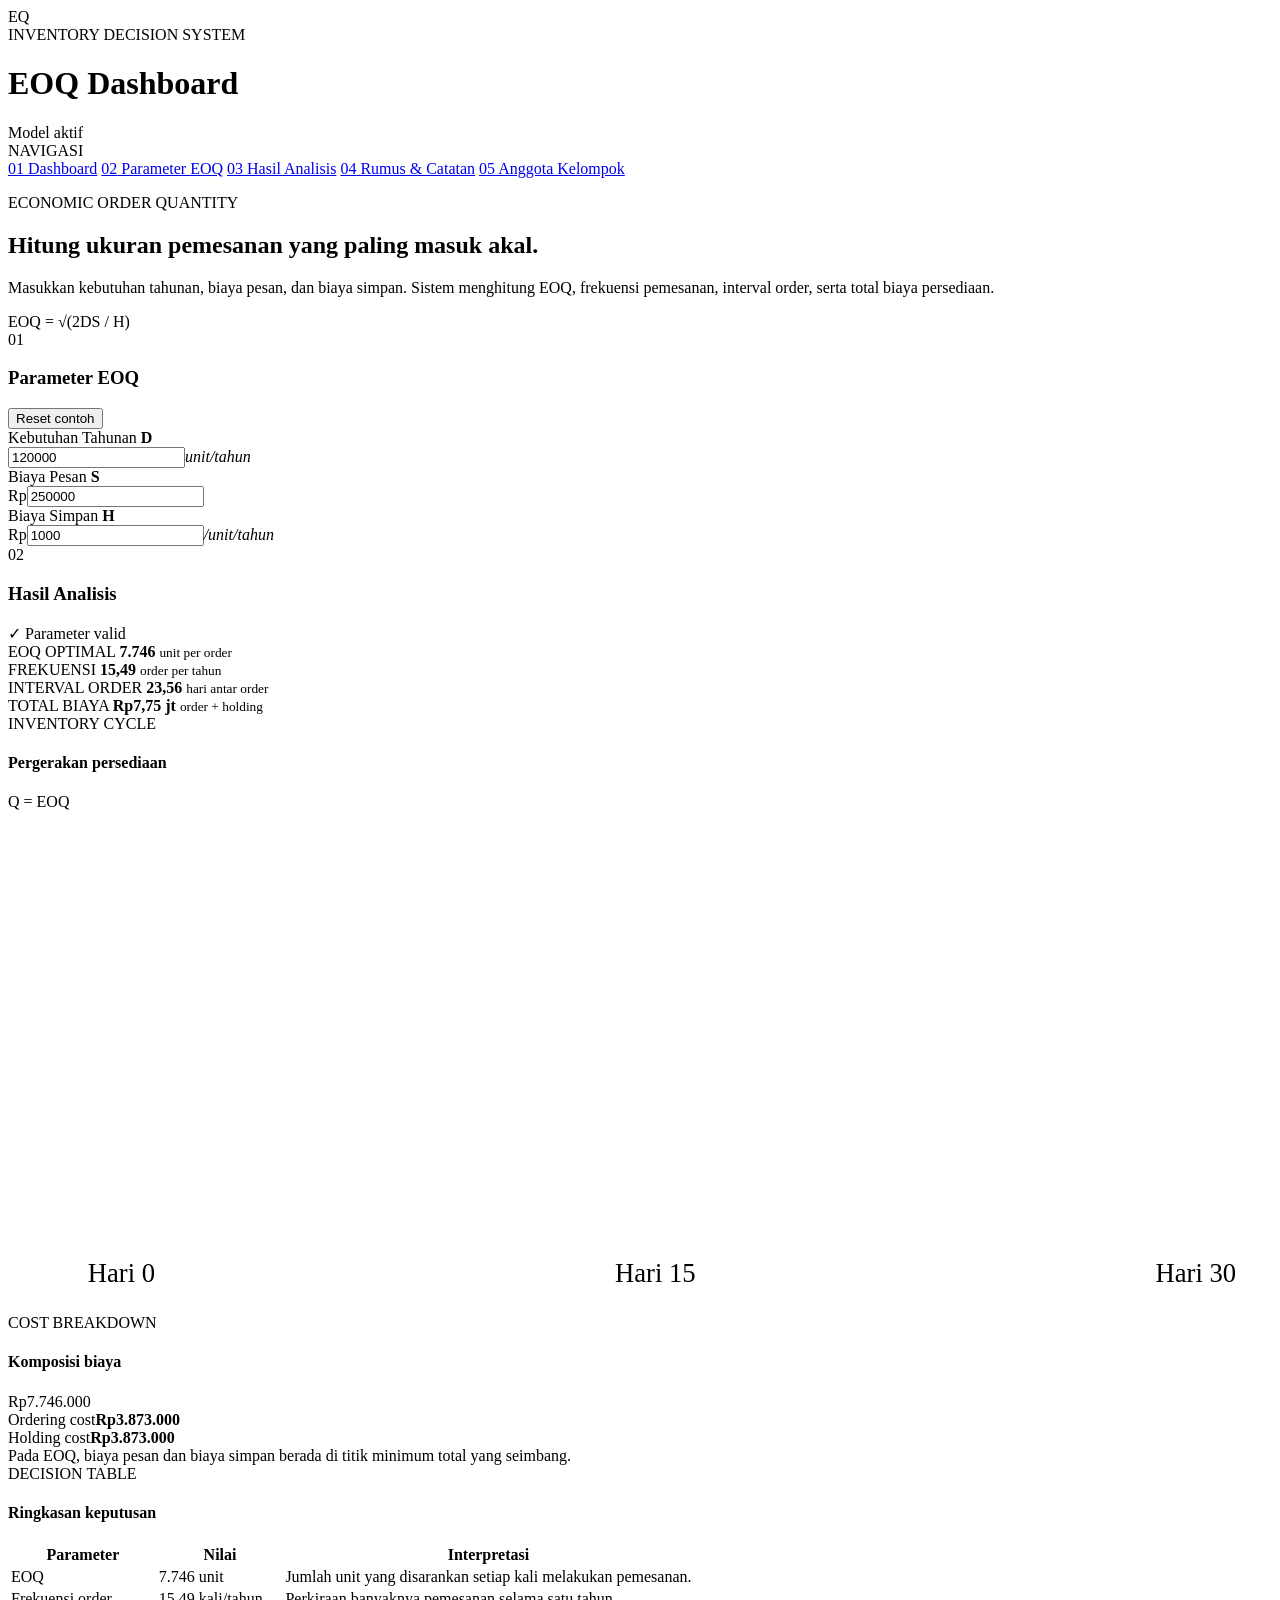
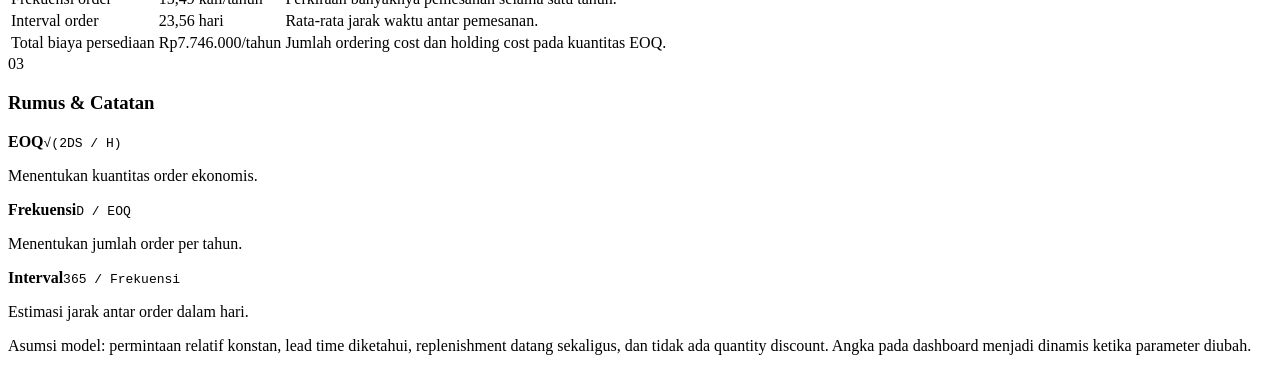
==== index.html @ e2f95dd5 "feat: build interactive EOQ dashboard" ====
<!DOCTYPE html>
<html lang="id">
<head>
  <meta charset="UTF-8">
  <meta name="viewport" content="width=device-width, initial-scale=1.0">
  <title>EOQ Inventory System</title>
  <link rel="stylesheet" href="style.css">
</head>
<body>
  <div class="app-shell">
    <header class="topbar">
      <div class="brand">
        <div class="brand-mark">EQ</div>
        <div>
          <div class="eyebrow">INVENTORY DECISION SYSTEM</div>
          <h1>EOQ Dashboard</h1>
        </div>
      </div>
      <div class="topbar-meta"><span class="status-dot"></span> Model aktif</div>
    </header>

    <div class="layout">
      <aside class="sidebar">
        <div class="side-label">NAVIGASI</div>
        <a class="nav-item active" href="index.html"><span>01</span> Dashboard</a>
        <a class="nav-item" href="#input-section"><span>02</span> Parameter EOQ</a>
        <a class="nav-item" href="#result-section"><span>03</span> Hasil Analisis</a>
        <a class="nav-item" href="#formula-section"><span>04</span> Rumus & Catatan</a>
        <a class="nav-item" href="anggota.html"><span>05</span> Anggota Kelompok</a>
      </aside>

      <main class="content">
        <section class="hero">
          <div>
            <p class="kicker">ECONOMIC ORDER QUANTITY</p>
            <h2>Hitung ukuran pemesanan yang paling masuk akal.</h2>
            <p class="hero-copy">Masukkan kebutuhan tahunan, biaya pesan, dan biaya simpan. Sistem menghitung EOQ, frekuensi pemesanan, interval order, serta total biaya persediaan.</p>
          </div>
          <div class="hero-equation">EOQ = √(2DS / H)</div>
        </section>

        <section id="input-section" class="section-block">
          <div class="section-head">
            <div><span class="section-number">01</span><h3>Parameter EOQ</h3></div>
            <button id="resetBtn" class="text-button" type="button">Reset contoh</button>
          </div>

          <div class="input-grid">
            <label class="field">
              <span>Kebutuhan Tahunan <b>D</b></span>
              <div class="input-wrap"><input id="demand" type="number" min="0" step="1" value="120000"><em>unit/tahun</em></div>
            </label>
            <label class="field">
              <span>Biaya Pesan <b>S</b></span>
              <div class="input-wrap"><span>Rp</span><input id="orderingCost" type="number" min="0" step="1000" value="250000"></div>
            </label>
            <label class="field">
              <span>Biaya Simpan <b>H</b></span>
              <div class="input-wrap"><span>Rp</span><input id="holdingCost" type="number" min="0" step="100" value="1000"><em>/unit/tahun</em></div>
            </label>
          </div>
        </section>

        <section id="result-section" class="section-block">
          <div class="section-head">
            <div><span class="section-number">02</span><h3>Hasil Analisis</h3></div>
            <div id="validation" class="validation">✓ Parameter valid</div>
          </div>

          <div class="metrics">
            <article class="metric primary">
              <span class="metric-label">EOQ OPTIMAL</span>
              <strong id="eoqValue">7.746</strong>
              <small>unit per order</small>
            </article>
            <article class="metric">
              <span class="metric-label">FREKUENSI</span>
              <strong id="frequencyValue">15,49</strong>
              <small>order per tahun</small>
            </article>
            <article class="metric">
              <span class="metric-label">INTERVAL ORDER</span>
              <strong id="intervalValue">23,56</strong>
              <small>hari antar order</small>
            </article>
            <article class="metric">
              <span class="metric-label">TOTAL BIAYA</span>
              <strong id="totalCostValue">Rp7,75 jt</strong>
              <small>order + holding</small>
            </article>
          </div>

          <div class="analysis-grid">
            <div class="panel chart-panel">
              <div class="panel-head">
                <div><span class="panel-kicker">INVENTORY CYCLE</span><h4>Pergerakan persediaan</h4></div>
                <span class="legend-chip">Q = EOQ</span>
              </div>
              <div class="chart-wrap">
                <svg id="inventoryChart" viewBox="0 0 760 300" preserveAspectRatio="none" aria-label="Grafik persediaan">
                  <g class="grid-lines">
                    <line x1="40" y1="36" x2="740" y2="36"></line>
                    <line x1="40" y1="112" x2="740" y2="112"></line>
                    <line x1="40" y1="188" x2="740" y2="188"></line>
                    <line x1="40" y1="264" x2="740" y2="264"></line>
                  </g>
                  <polyline id="inventoryLine" points="" fill="none"></polyline>
                  <line id="reorderLine" x1="40" y1="188" x2="740" y2="188" class="average-line"></line>
                  <text x="48" y="283">Hari 0</text>
                  <text x="365" y="283">Hari 15</text>
                  <text x="690" y="283">Hari 30</text>
                </svg>
              </div>
            </div>

            <div class="panel breakdown-panel">
              <div class="panel-head">
                <div><span class="panel-kicker">COST BREAKDOWN</span><h4>Komposisi biaya</h4></div>
              </div>
              <div class="cost-total" id="costTotal">Rp7.746.000</div>
              <div class="bar-track"><div id="orderBar"></div><div id="holdingBar"></div></div>
              <div class="cost-row"><span><i class="dot order-dot"></i>Ordering cost</span><strong id="orderCostValue">Rp3.873.000</strong></div>
              <div class="cost-row"><span><i class="dot hold-dot"></i>Holding cost</span><strong id="holdingCostValue">Rp3.873.000</strong></div>
              <div class="balance-note">Pada EOQ, biaya pesan dan biaya simpan berada di titik minimum total yang seimbang.</div>
            </div>
          </div>

          <div class="table-panel panel">
            <div class="panel-head">
              <div><span class="panel-kicker">DECISION TABLE</span><h4>Ringkasan keputusan</h4></div>
            </div>
            <table>
              <thead><tr><th>Parameter</th><th>Nilai</th><th>Interpretasi</th></tr></thead>
              <tbody>
                <tr><td>EOQ</td><td id="tableEoq">7.746 unit</td><td>Jumlah unit yang disarankan setiap kali melakukan pemesanan.</td></tr>
                <tr><td>Frekuensi order</td><td id="tableFrequency">15,49 kali/tahun</td><td>Perkiraan banyaknya pemesanan selama satu tahun.</td></tr>
                <tr><td>Interval order</td><td id="tableInterval">23,56 hari</td><td>Rata-rata jarak waktu antar pemesanan.</td></tr>
                <tr><td>Total biaya persediaan</td><td id="tableTotal">Rp7.746.000/tahun</td><td>Jumlah ordering cost dan holding cost pada kuantitas EOQ.</td></tr>
              </tbody>
            </table>
          </div>
        </section>

        <section id="formula-section" class="section-block formula-section">
          <div class="section-head"><div><span class="section-number">03</span><h3>Rumus & Catatan</h3></div></div>
          <div class="formula-grid">
            <div class="formula-card"><strong>EOQ</strong><code>√(2DS / H)</code><p>Menentukan kuantitas order ekonomis.</p></div>
            <div class="formula-card"><strong>Frekuensi</strong><code>D / EOQ</code><p>Menentukan jumlah order per tahun.</p></div>
            <div class="formula-card"><strong>Interval</strong><code>365 / Frekuensi</code><p>Estimasi jarak antar order dalam hari.</p></div>
          </div>
          <p class="footnote">Asumsi model: permintaan relatif konstan, lead time diketahui, replenishment datang sekaligus, dan tidak ada quantity discount. Angka pada dashboard menjadi dinamis ketika parameter diubah.</p>
        </section>
      </main>
    </div>
  </div>
  <script src="script.js"></script>
</body>
</html>
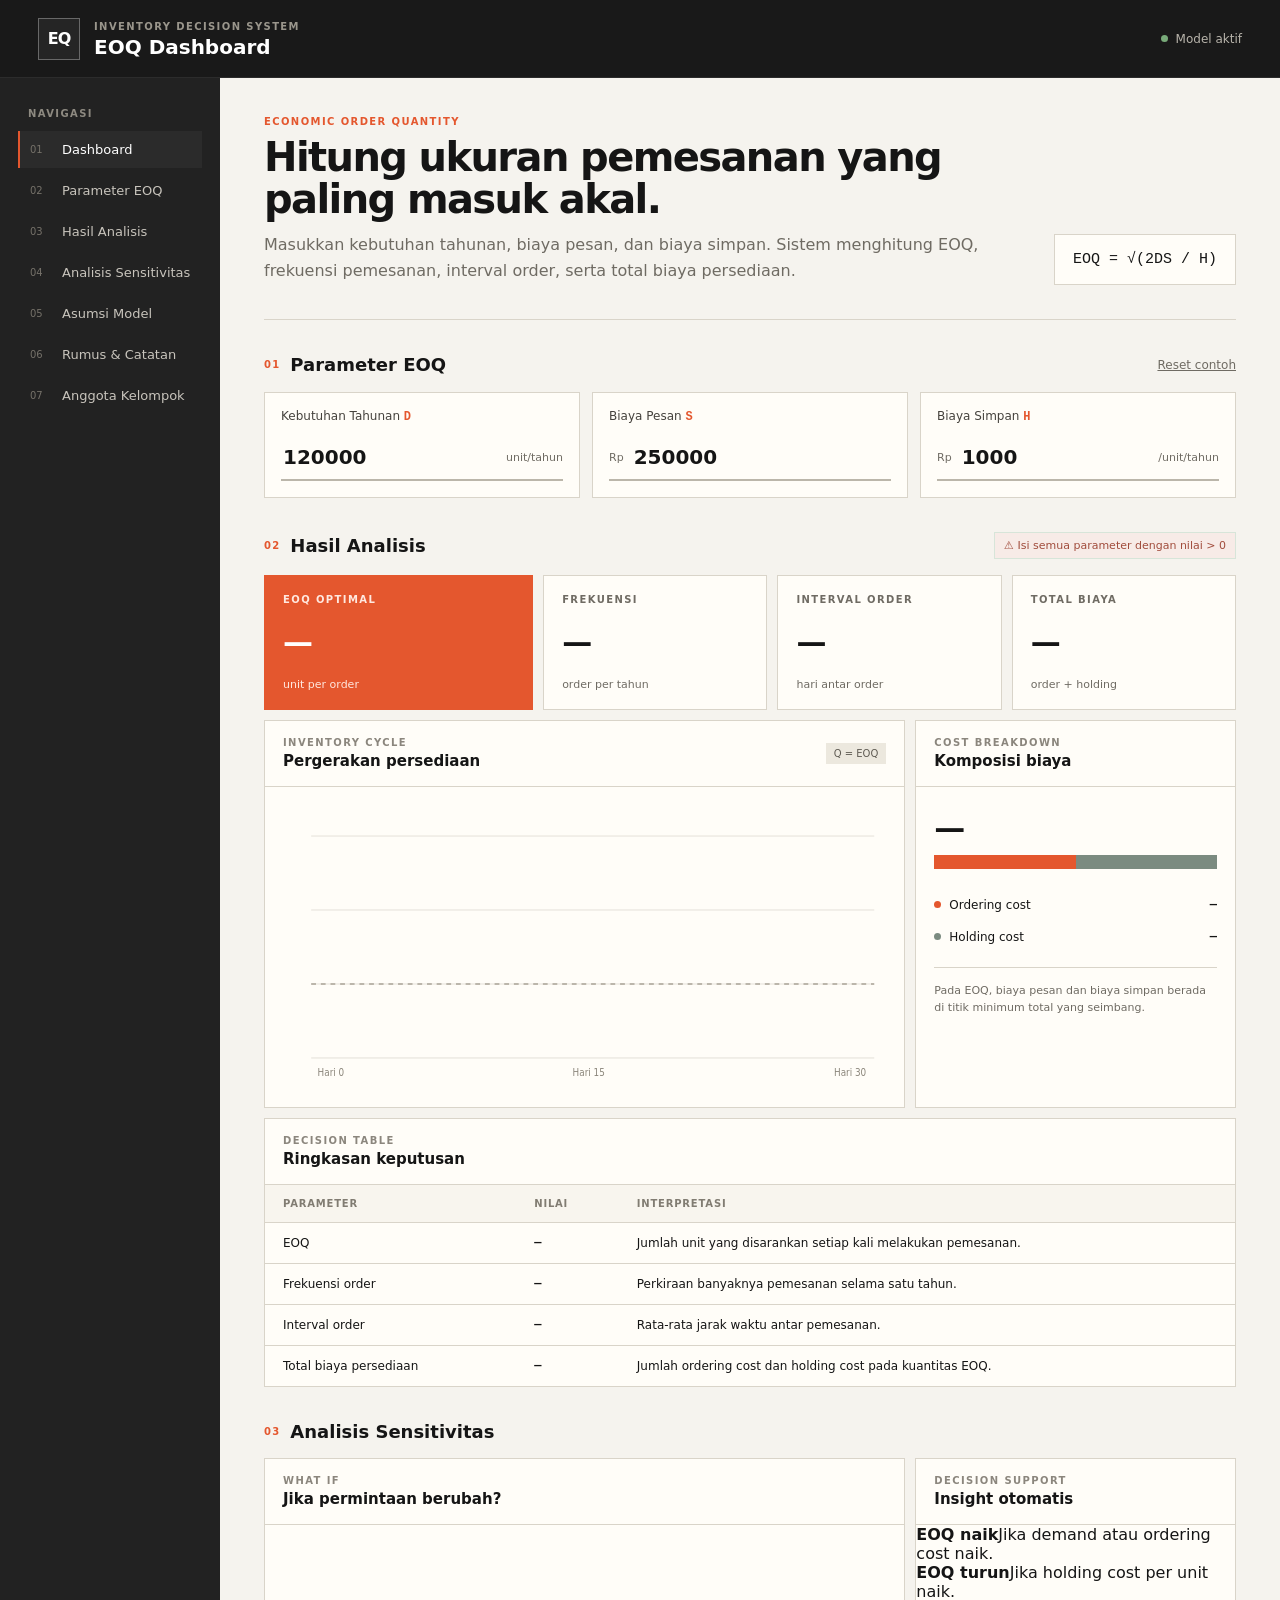
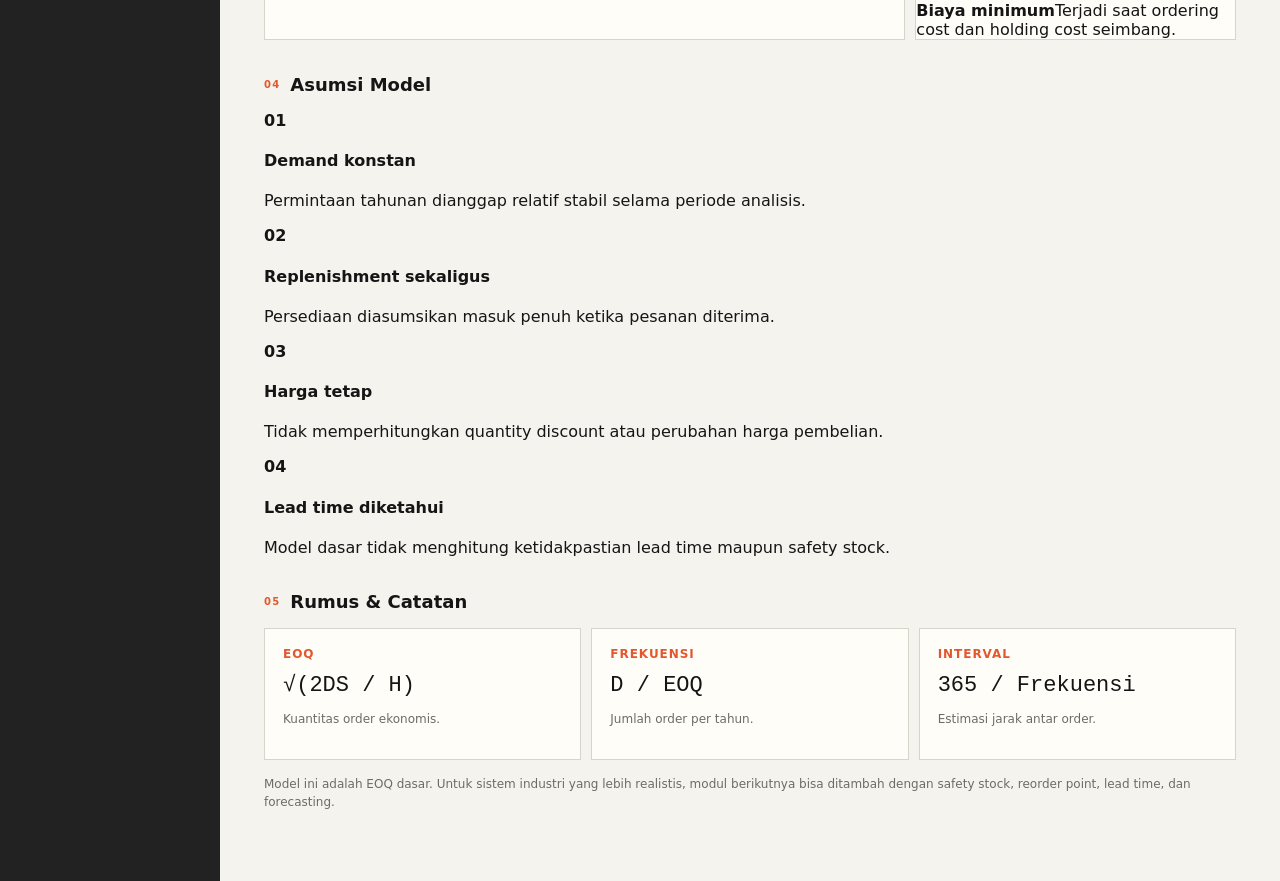
==== commit 033ad9f2: "feat: expand EOQ navigation modules" ====
--- a/index.html
+++ b/index.html
@@ -1,158 +1,54 @@
 <!DOCTYPE html>
 <html lang="id">
-<head>
-  <meta charset="UTF-8">
-  <meta name="viewport" content="width=device-width, initial-scale=1.0">
-  <title>EOQ Inventory System</title>
-  <link rel="stylesheet" href="style.css">
-</head>
+<head><meta charset="UTF-8"><meta name="viewport" content="width=device-width, initial-scale=1.0"><title>EOQ Inventory System</title><link rel="stylesheet" href="style.css"></head>
 <body>
-  <div class="app-shell">
-    <header class="topbar">
-      <div class="brand">
-        <div class="brand-mark">EQ</div>
-        <div>
-          <div class="eyebrow">INVENTORY DECISION SYSTEM</div>
-          <h1>EOQ Dashboard</h1>
-        </div>
-      </div>
-      <div class="topbar-meta"><span class="status-dot"></span> Model aktif</div>
-    </header>
+<div class="app-shell">
+<header class="topbar"><div class="brand"><div class="brand-mark">EQ</div><div><div class="eyebrow">INVENTORY DECISION SYSTEM</div><h1>EOQ Dashboard</h1></div></div><div class="topbar-meta"><span class="status-dot"></span> Model aktif</div></header>
+<div class="layout">
+<aside class="sidebar">
+<div class="side-label">NAVIGASI</div>
+<a class="nav-item active" href="index.html"><span>01</span> Dashboard</a>
+<a class="nav-item" href="#input-section"><span>02</span> Parameter EOQ</a>
+<a class="nav-item" href="#result-section"><span>03</span> Hasil Analisis</a>
+<a class="nav-item" href="#sensitivity-section"><span>04</span> Analisis Sensitivitas</a>
+<a class="nav-item" href="#assumption-section"><span>05</span> Asumsi Model</a>
+<a class="nav-item" href="#formula-section"><span>06</span> Rumus & Catatan</a>
+<a class="nav-item" href="anggota.html"><span>07</span> Anggota Kelompok</a>
+</aside>
+<main class="content">
+<section class="hero"><div><p class="kicker">ECONOMIC ORDER QUANTITY</p><h2>Hitung ukuran pemesanan yang paling masuk akal.</h2><p class="hero-copy">Masukkan kebutuhan tahunan, biaya pesan, dan biaya simpan. Sistem menghitung EOQ, frekuensi pemesanan, interval order, serta total biaya persediaan.</p></div><div class="hero-equation">EOQ = √(2DS / H)</div></section>
 
-    <div class="layout">
-      <aside class="sidebar">
-        <div class="side-label">NAVIGASI</div>
-        <a class="nav-item active" href="index.html"><span>01</span> Dashboard</a>
-        <a class="nav-item" href="#input-section"><span>02</span> Parameter EOQ</a>
-        <a class="nav-item" href="#result-section"><span>03</span> Hasil Analisis</a>
-        <a class="nav-item" href="#formula-section"><span>04</span> Rumus & Catatan</a>
-        <a class="nav-item" href="anggota.html"><span>05</span> Anggota Kelompok</a>
-      </aside>
+<section id="input-section" class="section-block"><div class="section-head"><div><span class="section-number">01</span><h3>Parameter EOQ</h3></div><button id="resetBtn" class="text-button" type="button">Reset contoh</button></div>
+<div class="input-grid">
+<label class="field"><span>Kebutuhan Tahunan <b>D</b></span><div class="input-wrap"><input id="demand" type="number" min="0" step="1" value="120000"><em>unit/tahun</em></div></label>
+<label class="field"><span>Biaya Pesan <b>S</b></span><div class="input-wrap"><span>Rp</span><input id="orderingCost" type="number" min="0" step="1000" value="250000"></div></label>
+<label class="field"><span>Biaya Simpan <b>H</b></span><div class="input-wrap"><span>Rp</span><input id="holdingCost" type="number" min="0" step="100" value="1000"><em>/unit/tahun</em></div></label>
+</div></section>
 
-      <main class="content">
-        <section class="hero">
-          <div>
-            <p class="kicker">ECONOMIC ORDER QUANTITY</p>
-            <h2>Hitung ukuran pemesanan yang paling masuk akal.</h2>
-            <p class="hero-copy">Masukkan kebutuhan tahunan, biaya pesan, dan biaya simpan. Sistem menghitung EOQ, frekuensi pemesanan, interval order, serta total biaya persediaan.</p>
-          </div>
-          <div class="hero-equation">EOQ = √(2DS / H)</div>
-        </section>
+<section id="result-section" class="section-block"><div class="section-head"><div><span class="section-number">02</span><h3>Hasil Analisis</h3></div><div id="validation" class="validation">✓ Parameter valid</div></div>
+<div class="metrics">
+<article class="metric primary"><span class="metric-label">EOQ OPTIMAL</span><strong id="eoqValue">7.746</strong><small>unit per order</small></article>
+<article class="metric"><span class="metric-label">FREKUENSI</span><strong id="frequencyValue">15,49</strong><small>order per tahun</small></article>
+<article class="metric"><span class="metric-label">INTERVAL ORDER</span><strong id="intervalValue">23,56</strong><small>hari antar order</small></article>
+<article class="metric"><span class="metric-label">TOTAL BIAYA</span><strong id="totalCostValue">Rp7,75 jt</strong><small>order + holding</small></article>
+</div>
+<div class="analysis-grid">
+<div class="panel chart-panel"><div class="panel-head"><div><span class="panel-kicker">INVENTORY CYCLE</span><h4>Pergerakan persediaan</h4></div><span class="legend-chip">Q = EOQ</span></div><div class="chart-wrap"><svg id="inventoryChart" viewBox="0 0 760 300" preserveAspectRatio="none"><g class="grid-lines"><line x1="40" y1="36" x2="740" y2="36"/><line x1="40" y1="112" x2="740" y2="112"/><line x1="40" y1="188" x2="740" y2="188"/><line x1="40" y1="264" x2="740" y2="264"/></g><polyline id="inventoryLine" points="" fill="none"/><line x1="40" y1="188" x2="740" y2="188" class="average-line"/><text x="48" y="283">Hari 0</text><text x="365" y="283">Hari 15</text><text x="690" y="283">Hari 30</text></svg></div></div>
+<div class="panel breakdown-panel"><div class="panel-head"><div><span class="panel-kicker">COST BREAKDOWN</span><h4>Komposisi biaya</h4></div></div><div class="cost-total" id="costTotal">Rp7.746.000</div><div class="bar-track"><div id="orderBar"></div><div id="holdingBar"></div></div><div class="cost-row"><span><i class="dot order-dot"></i>Ordering cost</span><strong id="orderCostValue">Rp3.873.000</strong></div><div class="cost-row"><span><i class="dot hold-dot"></i>Holding cost</span><strong id="holdingCostValue">Rp3.873.000</strong></div><div class="balance-note">Pada EOQ, biaya pesan dan biaya simpan berada di titik minimum total yang seimbang.</div></div>
+</div>
+<div class="table-panel panel"><div class="panel-head"><div><span class="panel-kicker">DECISION TABLE</span><h4>Ringkasan keputusan</h4></div></div><table><thead><tr><th>Parameter</th><th>Nilai</th><th>Interpretasi</th></tr></thead><tbody><tr><td>EOQ</td><td id="tableEoq">7.746 unit</td><td>Jumlah unit yang disarankan setiap kali melakukan pemesanan.</td></tr><tr><td>Frekuensi order</td><td id="tableFrequency">15,49 kali/tahun</td><td>Perkiraan banyaknya pemesanan selama satu tahun.</td></tr><tr><td>Interval order</td><td id="tableInterval">23,56 hari</td><td>Rata-rata jarak waktu antar pemesanan.</td></tr><tr><td>Total biaya persediaan</td><td id="tableTotal">Rp7.746.000/tahun</td><td>Jumlah ordering cost dan holding cost pada kuantitas EOQ.</td></tr></tbody></table></div>
+</section>
 
-        <section id="input-section" class="section-block">
-          <div class="section-head">
-            <div><span class="section-number">01</span><h3>Parameter EOQ</h3></div>
-            <button id="resetBtn" class="text-button" type="button">Reset contoh</button>
-          </div>
+<section id="sensitivity-section" class="section-block"><div class="section-head"><div><span class="section-number">03</span><h3>Analisis Sensitivitas</h3></div></div>
+<div class="analysis-grid">
+<div class="panel sensitivity-panel"><div class="panel-head"><div><span class="panel-kicker">WHAT IF</span><h4>Jika permintaan berubah?</h4></div></div><div class="scenario-list" id="scenarioList"></div></div>
+<div class="panel sensitivity-panel"><div class="panel-head"><div><span class="panel-kicker">DECISION SUPPORT</span><h4>Insight otomatis</h4></div></div><div class="insight-list"><div><b>EOQ naik</b><span>Jika demand atau ordering cost naik.</span></div><div><b>EOQ turun</b><span>Jika holding cost per unit naik.</span></div><div><b>Biaya minimum</b><span>Terjadi saat ordering cost dan holding cost seimbang.</span></div></div></div>
+</div></section>
 
-          <div class="input-grid">
-            <label class="field">
-              <span>Kebutuhan Tahunan <b>D</b></span>
-              <div class="input-wrap"><input id="demand" type="number" min="0" step="1" value="120000"><em>unit/tahun</em></div>
-            </label>
-            <label class="field">
-              <span>Biaya Pesan <b>S</b></span>
-              <div class="input-wrap"><span>Rp</span><input id="orderingCost" type="number" min="0" step="1000" value="250000"></div>
-            </label>
-            <label class="field">
-              <span>Biaya Simpan <b>H</b></span>
-              <div class="input-wrap"><span>Rp</span><input id="holdingCost" type="number" min="0" step="100" value="1000"><em>/unit/tahun</em></div>
-            </label>
-          </div>
-        </section>
+<section id="assumption-section" class="section-block"><div class="section-head"><div><span class="section-number">04</span><h3>Asumsi Model</h3></div></div>
+<div class="assumption-grid"><div class="assumption-card"><strong>01</strong><h4>Demand konstan</h4><p>Permintaan tahunan dianggap relatif stabil selama periode analisis.</p></div><div class="assumption-card"><strong>02</strong><h4>Replenishment sekaligus</h4><p>Persediaan diasumsikan masuk penuh ketika pesanan diterima.</p></div><div class="assumption-card"><strong>03</strong><h4>Harga tetap</h4><p>Tidak memperhitungkan quantity discount atau perubahan harga pembelian.</p></div><div class="assumption-card"><strong>04</strong><h4>Lead time diketahui</h4><p>Model dasar tidak menghitung ketidakpastian lead time maupun safety stock.</p></div></div></section>
 
-        <section id="result-section" class="section-block">
-          <div class="section-head">
-            <div><span class="section-number">02</span><h3>Hasil Analisis</h3></div>
-            <div id="validation" class="validation">✓ Parameter valid</div>
-          </div>
-
-          <div class="metrics">
-            <article class="metric primary">
-              <span class="metric-label">EOQ OPTIMAL</span>
-              <strong id="eoqValue">7.746</strong>
-              <small>unit per order</small>
-            </article>
-            <article class="metric">
-              <span class="metric-label">FREKUENSI</span>
-              <strong id="frequencyValue">15,49</strong>
-              <small>order per tahun</small>
-            </article>
-            <article class="metric">
-              <span class="metric-label">INTERVAL ORDER</span>
-              <strong id="intervalValue">23,56</strong>
-              <small>hari antar order</small>
-            </article>
-            <article class="metric">
-              <span class="metric-label">TOTAL BIAYA</span>
-              <strong id="totalCostValue">Rp7,75 jt</strong>
-              <small>order + holding</small>
-            </article>
-          </div>
-
-          <div class="analysis-grid">
-            <div class="panel chart-panel">
-              <div class="panel-head">
-                <div><span class="panel-kicker">INVENTORY CYCLE</span><h4>Pergerakan persediaan</h4></div>
-                <span class="legend-chip">Q = EOQ</span>
-              </div>
-              <div class="chart-wrap">
-                <svg id="inventoryChart" viewBox="0 0 760 300" preserveAspectRatio="none" aria-label="Grafik persediaan">
-                  <g class="grid-lines">
-                    <line x1="40" y1="36" x2="740" y2="36"></line>
-                    <line x1="40" y1="112" x2="740" y2="112"></line>
-                    <line x1="40" y1="188" x2="740" y2="188"></line>
-                    <line x1="40" y1="264" x2="740" y2="264"></line>
-                  </g>
-                  <polyline id="inventoryLine" points="" fill="none"></polyline>
-                  <line id="reorderLine" x1="40" y1="188" x2="740" y2="188" class="average-line"></line>
-                  <text x="48" y="283">Hari 0</text>
-                  <text x="365" y="283">Hari 15</text>
-                  <text x="690" y="283">Hari 30</text>
-                </svg>
-              </div>
-            </div>
-
-            <div class="panel breakdown-panel">
-              <div class="panel-head">
-                <div><span class="panel-kicker">COST BREAKDOWN</span><h4>Komposisi biaya</h4></div>
-              </div>
-              <div class="cost-total" id="costTotal">Rp7.746.000</div>
-              <div class="bar-track"><div id="orderBar"></div><div id="holdingBar"></div></div>
-              <div class="cost-row"><span><i class="dot order-dot"></i>Ordering cost</span><strong id="orderCostValue">Rp3.873.000</strong></div>
-              <div class="cost-row"><span><i class="dot hold-dot"></i>Holding cost</span><strong id="holdingCostValue">Rp3.873.000</strong></div>
-              <div class="balance-note">Pada EOQ, biaya pesan dan biaya simpan berada di titik minimum total yang seimbang.</div>
-            </div>
-          </div>
-
-          <div class="table-panel panel">
-            <div class="panel-head">
-              <div><span class="panel-kicker">DECISION TABLE</span><h4>Ringkasan keputusan</h4></div>
-            </div>
-            <table>
-              <thead><tr><th>Parameter</th><th>Nilai</th><th>Interpretasi</th></tr></thead>
-              <tbody>
-                <tr><td>EOQ</td><td id="tableEoq">7.746 unit</td><td>Jumlah unit yang disarankan setiap kali melakukan pemesanan.</td></tr>
-                <tr><td>Frekuensi order</td><td id="tableFrequency">15,49 kali/tahun</td><td>Perkiraan banyaknya pemesanan selama satu tahun.</td></tr>
-                <tr><td>Interval order</td><td id="tableInterval">23,56 hari</td><td>Rata-rata jarak waktu antar pemesanan.</td></tr>
-                <tr><td>Total biaya persediaan</td><td id="tableTotal">Rp7.746.000/tahun</td><td>Jumlah ordering cost dan holding cost pada kuantitas EOQ.</td></tr>
-              </tbody>
-            </table>
-          </div>
-        </section>
-
-        <section id="formula-section" class="section-block formula-section">
-          <div class="section-head"><div><span class="section-number">03</span><h3>Rumus & Catatan</h3></div></div>
-          <div class="formula-grid">
-            <div class="formula-card"><strong>EOQ</strong><code>√(2DS / H)</code><p>Menentukan kuantitas order ekonomis.</p></div>
-            <div class="formula-card"><strong>Frekuensi</strong><code>D / EOQ</code><p>Menentukan jumlah order per tahun.</p></div>
-            <div class="formula-card"><strong>Interval</strong><code>365 / Frekuensi</code><p>Estimasi jarak antar order dalam hari.</p></div>
-          </div>
-          <p class="footnote">Asumsi model: permintaan relatif konstan, lead time diketahui, replenishment datang sekaligus, dan tidak ada quantity discount. Angka pada dashboard menjadi dinamis ketika parameter diubah.</p>
-        </section>
-      </main>
-    </div>
-  </div>
-  <script src="script.js"></script>
-</body>
-</html>+<section id="formula-section" class="section-block"><div class="section-head"><div><span class="section-number">05</span><h3>Rumus & Catatan</h3></div></div><div class="formula-grid"><div class="formula-card"><strong>EOQ</strong><code>√(2DS / H)</code><p>Kuantitas order ekonomis.</p></div><div class="formula-card"><strong>Frekuensi</strong><code>D / EOQ</code><p>Jumlah order per tahun.</p></div><div class="formula-card"><strong>Interval</strong><code>365 / Frekuensi</code><p>Estimasi jarak antar order.</p></div></div><p class="footnote">Model ini adalah EOQ dasar. Untuk sistem industri yang lebih realistis, modul berikutnya bisa ditambah dengan safety stock, reorder point, lead time, dan forecasting.</p></section>
+</main></div></div>
+<script src="script.js"></script>
+</body></html>
--- a/style.css
+++ b/style.css
@@ -0,0 +1,97 @@
+:root{
+  --bg:#f5f3ee;
+  --paper:#fffdf8;
+  --ink:#151515;
+  --muted:#6f6b63;
+  --line:#d9d4c9;
+  --accent:#e4572e;
+  --accent-dark:#b93d1c;
+  --nav:#191919;
+  --soft:#ece8de;
+  --green:#447a57;
+}
+*{box-sizing:border-box}
+html{scroll-behavior:smooth}
+body{margin:0;background:var(--bg);color:var(--ink);font-family:Inter,ui-sans-serif,system-ui,-apple-system,BlinkMacSystemFont,"Segoe UI",sans-serif}
+button,input{font:inherit}
+.app-shell{min-height:100vh}
+.topbar{height:78px;background:var(--nav);color:#fff;display:flex;align-items:center;justify-content:space-between;padding:0 38px;border-bottom:1px solid #2c2c2c}
+.brand{display:flex;align-items:center;gap:14px}
+.brand-mark{width:42px;height:42px;border:1px solid #686868;display:grid;place-items:center;font-weight:800;letter-spacing:-1px;background:#252525}
+.eyebrow,.kicker,.side-label,.panel-kicker,.metric-label{font-size:10px;letter-spacing:.14em;font-weight:800}
+.brand h1{font-size:20px;line-height:1;margin:5px 0 0}
+.eyebrow{color:#9a968c}
+.topbar-meta{font-size:12px;color:#b8b4ab;display:flex;align-items:center;gap:8px}
+.status-dot{width:7px;height:7px;border-radius:50%;background:#78aa79}
+.layout{display:grid;grid-template-columns:220px 1fr;min-height:calc(100vh - 78px)}
+.sidebar{background:#222;color:#fff;padding:30px 18px}
+.side-label{color:#8e8a81;margin:0 10px 12px}
+.nav-item{display:flex;align-items:center;gap:12px;color:#c8c4bc;text-decoration:none;padding:11px 10px;margin-bottom:4px;border-left:2px solid transparent;font-size:13px}
+.nav-item span{font-size:10px;color:#757169;width:20px}
+.nav-item:hover,.nav-item.active{background:#2b2b2b;color:#fff;border-left-color:var(--accent)}
+.content{padding:38px 44px 70px;max-width:1440px;width:100%;margin:0 auto}
+.hero{display:flex;justify-content:space-between;gap:30px;align-items:flex-end;border-bottom:1px solid var(--line);padding-bottom:34px;margin-bottom:30px}
+.kicker{color:var(--accent);margin:0 0 9px}
+.hero h2{font-size:40px;line-height:1.05;max-width:720px;margin:0 0 12px;letter-spacing:-.04em}
+.hero-copy{max-width:720px;color:var(--muted);line-height:1.65;margin:0}
+.hero-equation{font-family:ui-monospace,SFMono-Regular,Menlo,monospace;border:1px solid var(--line);background:var(--paper);padding:16px 18px;font-size:15px;white-space:nowrap}
+.section-block{margin-top:34px}
+.section-head{display:flex;align-items:center;justify-content:space-between;margin-bottom:16px}
+.section-head>div:first-child{display:flex;align-items:center;gap:10px}
+.section-number{font-size:10px;letter-spacing:.12em;color:var(--accent);font-weight:900}
+.section-head h3{margin:0;font-size:18px}
+.text-button{border:0;background:none;padding:4px 0;color:var(--muted);text-decoration:underline;cursor:pointer;font-size:12px}
+.input-grid{display:grid;grid-template-columns:repeat(3,1fr);gap:12px}
+.field{background:var(--paper);border:1px solid var(--line);padding:16px}
+.field>span{display:block;font-size:12px;color:#45423d;margin-bottom:12px}
+.field b{font-family:ui-monospace,SFMono-Regular,Menlo,monospace;color:var(--accent)}
+.input-wrap{height:45px;display:flex;align-items:center;border-bottom:2px solid #bbb6aa;gap:8px}
+.input-wrap:focus-within{border-bottom-color:var(--accent)}
+.input-wrap span,.input-wrap em{font-size:11px;color:var(--muted);font-style:normal}
+.input-wrap input{width:100%;border:0;outline:0;background:transparent;font-size:20px;font-weight:750;color:var(--ink);min-width:0}
+.validation{font-size:11px;color:var(--green);background:#edf4ee;border:1px solid #d7e5d9;padding:6px 9px}
+.metrics{display:grid;grid-template-columns:1.2fr repeat(3,1fr);gap:10px}
+.metric{background:var(--paper);border:1px solid var(--line);padding:18px;min-height:135px;display:flex;flex-direction:column;justify-content:space-between}
+.metric.primary{background:var(--accent);border-color:var(--accent);color:#fff}
+.metric-label{color:var(--muted)}
+.metric.primary .metric-label{color:#ffe8df}
+.metric strong{font-size:30px;letter-spacing:-.04em}
+.metric small{font-size:11px;color:var(--muted)}
+.metric.primary small{color:#ffe8df}
+.analysis-grid{display:grid;grid-template-columns:1.6fr .8fr;gap:10px;margin-top:10px}
+.panel{background:var(--paper);border:1px solid var(--line)}
+.panel-head{padding:16px 18px;border-bottom:1px solid var(--line);display:flex;align-items:center;justify-content:space-between}
+.panel-kicker{display:block;color:#8b867d;margin-bottom:4px}
+.panel h4{margin:0;font-size:15px}
+.legend-chip{font-size:10px;padding:5px 8px;background:var(--soft);color:#5f5b53}
+.chart-wrap{height:320px;padding:14px}
+.chart-wrap svg{width:100%;height:100%}
+.grid-lines line{stroke:#e1ddd4;stroke-width:1}
+#inventoryLine{stroke:var(--accent);stroke-width:5;stroke-linejoin:round;stroke-linecap:round}
+.average-line{stroke:#aaa498;stroke-width:1.5;stroke-dasharray:6 6}
+.chart-wrap text{fill:#8a857a;font-size:11px}
+.breakdown-panel{padding-bottom:22px}
+.cost-total{font-size:31px;font-weight:800;letter-spacing:-.04em;padding:22px 18px 10px}
+.bar-track{height:14px;margin:0 18px 20px;background:#e7e3d8;display:flex;overflow:hidden}
+#orderBar{background:var(--accent);height:100%}
+#holdingBar{background:#7b8b80;height:100%}
+.cost-row{display:flex;justify-content:space-between;padding:9px 18px;font-size:12px}
+.cost-row strong{font-family:ui-monospace,SFMono-Regular,Menlo,monospace}
+.cost-row span{display:flex;align-items:center;gap:8px}
+.dot{width:7px;height:7px;border-radius:50%;display:inline-block}
+.order-dot{background:var(--accent)}.hold-dot{background:#7b8b80}
+.balance-note{margin:14px 18px 0;padding-top:14px;border-top:1px solid var(--line);color:var(--muted);font-size:11px;line-height:1.55}
+.table-panel{margin-top:10px;overflow:hidden}
+table{border-collapse:collapse;width:100%;font-size:12px}
+th,td{text-align:left;border-bottom:1px solid var(--line);padding:13px 18px}
+th{font-size:10px;letter-spacing:.08em;color:#817c72;text-transform:uppercase;background:#f8f5ee}
+td:nth-child(2){font-family:ui-monospace,SFMono-Regular,Menlo,monospace;font-weight:700}
+tbody tr:last-child td{border-bottom:0}
+.formula-grid{display:grid;grid-template-columns:repeat(3,1fr);gap:10px}
+.formula-card{background:var(--paper);border:1px solid var(--line);padding:18px}
+.formula-card strong{display:block;font-size:12px;text-transform:uppercase;letter-spacing:.08em;color:var(--accent)}
+.formula-card code{display:block;font-size:22px;margin:12px 0;font-family:ui-monospace,SFMono-Regular,Menlo,monospace}
+.formula-card p,.footnote{color:var(--muted);font-size:12px;line-height:1.55}
+.footnote{margin:15px 0 0;max-width:980px}
+@media(max-width:1000px){.layout{grid-template-columns:1fr}.sidebar{display:flex;gap:4px;overflow:auto;padding:12px}.side-label{display:none}.nav-item{white-space:nowrap}.content{padding:28px 20px}.hero{align-items:flex-start;flex-direction:column}.analysis-grid{grid-template-columns:1fr}.metrics{grid-template-columns:repeat(2,1fr)}}
+@media(max-width:650px){.topbar{padding:0 18px}.topbar-meta{display:none}.hero h2{font-size:30px}.input-grid,.formula-grid,.metrics{grid-template-columns:1fr}.chart-wrap{height:250px}}
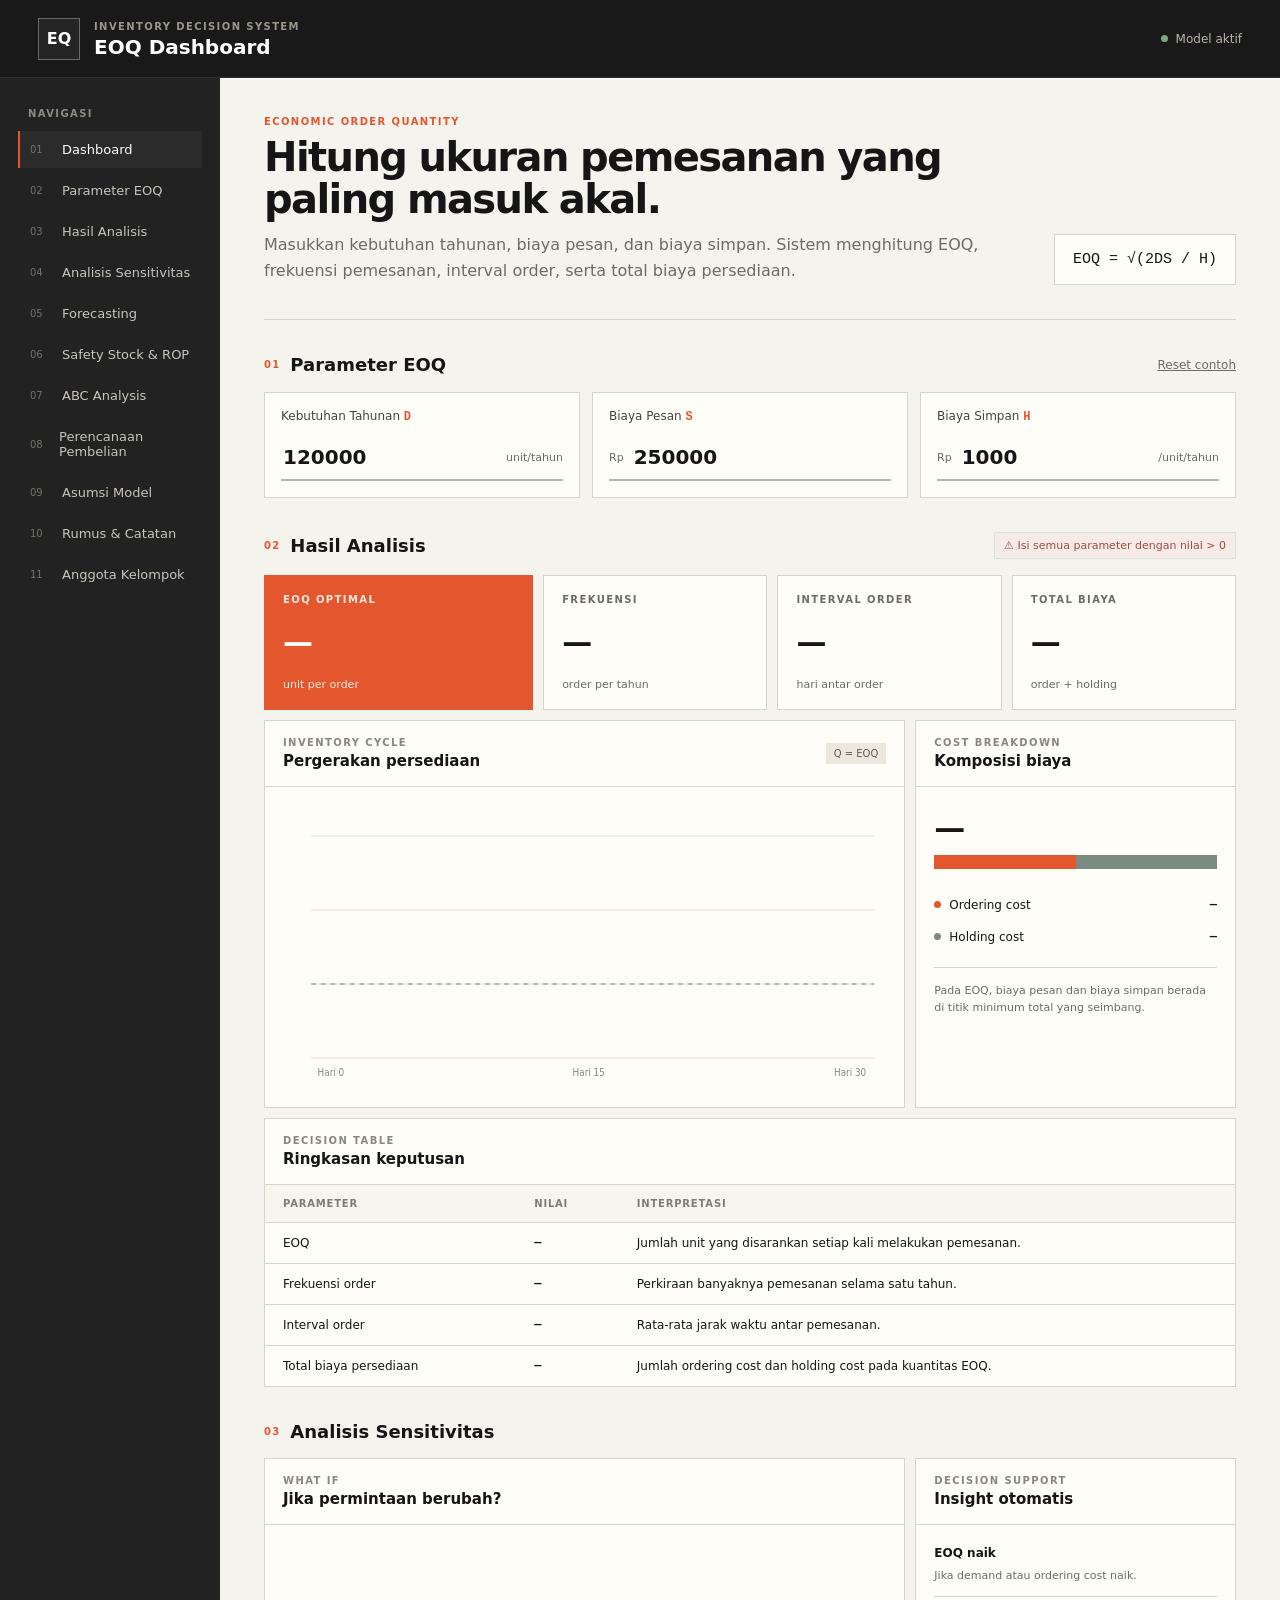
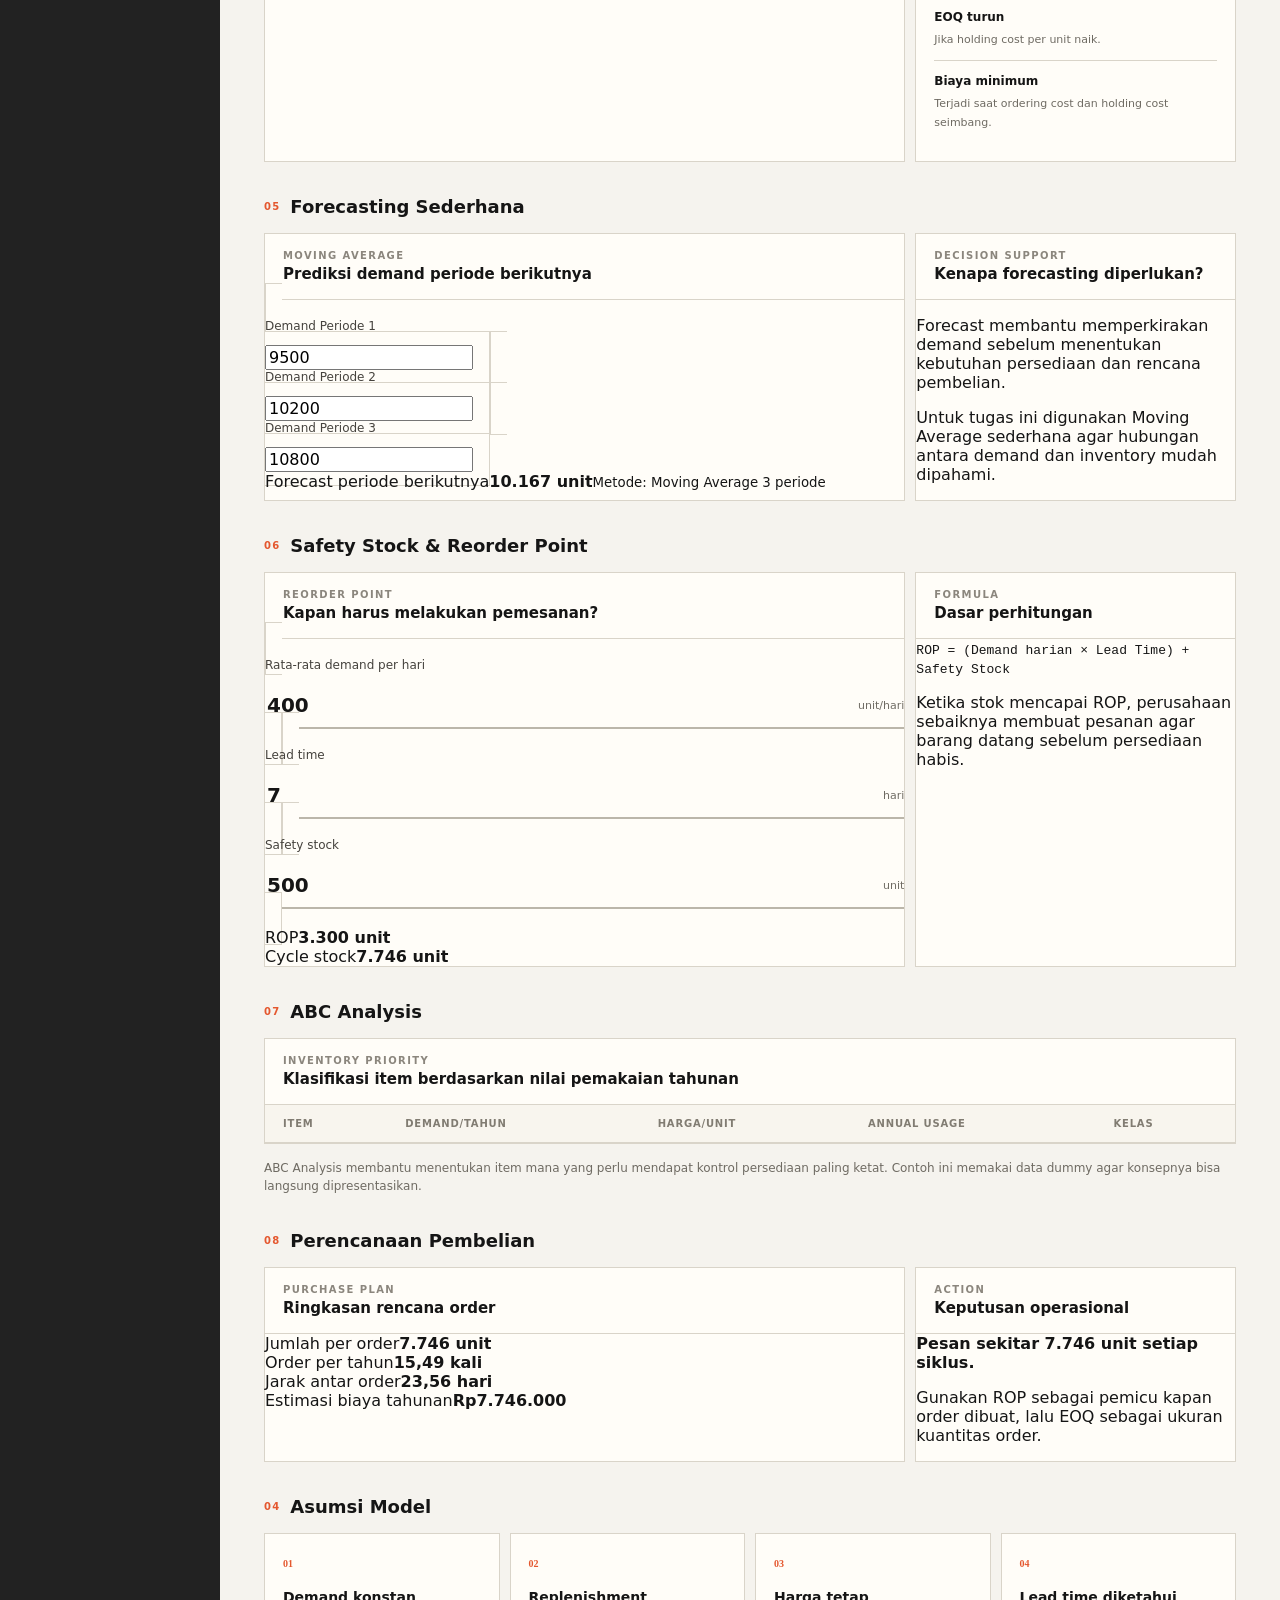
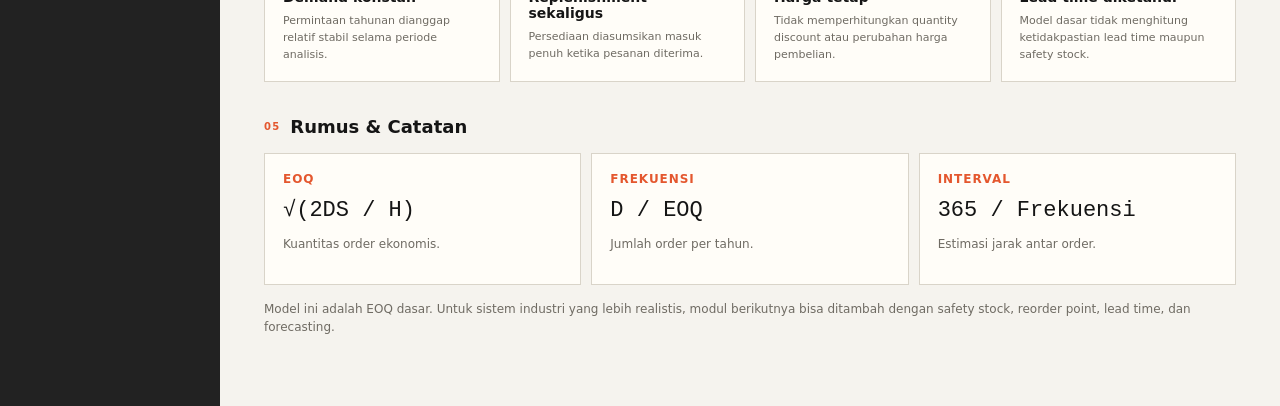
==== commit bb77faa9: "feat: add forecasting reorder point ABC and purchasing modules" ====
--- a/index.html
+++ b/index.html
@@ -11,9 +11,13 @@
 <a class="nav-item" href="#input-section"><span>02</span> Parameter EOQ</a>
 <a class="nav-item" href="#result-section"><span>03</span> Hasil Analisis</a>
 <a class="nav-item" href="#sensitivity-section"><span>04</span> Analisis Sensitivitas</a>
-<a class="nav-item" href="#assumption-section"><span>05</span> Asumsi Model</a>
-<a class="nav-item" href="#formula-section"><span>06</span> Rumus & Catatan</a>
-<a class="nav-item" href="anggota.html"><span>07</span> Anggota Kelompok</a>
+<a class="nav-item" href="#forecast-section"><span>05</span> Forecasting</a>
+<a class="nav-item" href="#stock-section"><span>06</span> Safety Stock & ROP</a>
+<a class="nav-item" href="#abc-section"><span>07</span> ABC Analysis</a>
+<a class="nav-item" href="#planning-section"><span>08</span> Perencanaan Pembelian</a>
+<a class="nav-item" href="#assumption-section"><span>09</span> Asumsi Model</a>
+<a class="nav-item" href="#formula-section"><span>10</span> Rumus & Catatan</a>
+<a class="nav-item" href="anggota.html"><span>11</span> Anggota Kelompok</a>
 </aside>
 <main class="content">
 <section class="hero"><div><p class="kicker">ECONOMIC ORDER QUANTITY</p><h2>Hitung ukuran pemesanan yang paling masuk akal.</h2><p class="hero-copy">Masukkan kebutuhan tahunan, biaya pesan, dan biaya simpan. Sistem menghitung EOQ, frekuensi pemesanan, interval order, serta total biaya persediaan.</p></div><div class="hero-equation">EOQ = √(2DS / H)</div></section>
@@ -45,6 +49,22 @@
 <div class="panel sensitivity-panel"><div class="panel-head"><div><span class="panel-kicker">DECISION SUPPORT</span><h4>Insight otomatis</h4></div></div><div class="insight-list"><div><b>EOQ naik</b><span>Jika demand atau ordering cost naik.</span></div><div><b>EOQ turun</b><span>Jika holding cost per unit naik.</span></div><div><b>Biaya minimum</b><span>Terjadi saat ordering cost dan holding cost seimbang.</span></div></div></div>
 </div></section>
 
+<section id="forecast-section" class="section-block"><div class="section-head"><div><span class="section-number">05</span><h3>Forecasting Sederhana</h3></div></div>
+<div class="analysis-grid"><div class="panel forecast-panel"><div class="panel-head"><div><span class="panel-kicker">MOVING AVERAGE</span><h4>Prediksi demand periode berikutnya</h4></div></div><div class="forecast-inputs"><label class="field"><span>Demand Periode 1</span><input id="fc1" type="number" value="9500" min="0"></label><label class="field"><span>Demand Periode 2</span><input id="fc2" type="number" value="10200" min="0"></label><label class="field"><span>Demand Periode 3</span><input id="fc3" type="number" value="10800" min="0"></label></div><div class="forecast-result"><span>Forecast periode berikutnya</span><strong id="forecastValue">10.167 unit</strong><small>Metode: Moving Average 3 periode</small></div></div>
+<div class="panel"><div class="panel-head"><div><span class="panel-kicker">DECISION SUPPORT</span><h4>Kenapa forecasting diperlukan?</h4></div></div><div class="info-copy"><p>Forecast membantu memperkirakan demand sebelum menentukan kebutuhan persediaan dan rencana pembelian.</p><p>Untuk tugas ini digunakan Moving Average sederhana agar hubungan antara demand dan inventory mudah dipahami.</p></div></div></div></section>
+
+<section id="stock-section" class="section-block"><div class="section-head"><div><span class="section-number">06</span><h3>Safety Stock & Reorder Point</h3></div></div>
+<div class="analysis-grid"><div class="panel"><div class="panel-head"><div><span class="panel-kicker">REORDER POINT</span><h4>Kapan harus melakukan pemesanan?</h4></div></div><div class="stock-form"><label class="field"><span>Rata-rata demand per hari</span><div class="input-wrap"><input id="dailyDemand" type="number" value="400" min="0"><em>unit/hari</em></div></label><label class="field"><span>Lead time</span><div class="input-wrap"><input id="leadTime" type="number" value="7" min="0"><em>hari</em></div></label><label class="field"><span>Safety stock</span><div class="input-wrap"><input id="safetyStock" type="number" value="500" min="0"><em>unit</em></div></label></div><div class="stock-results"><div><span>ROP</span><strong id="ropValue">3.300 unit</strong></div><div><span>Cycle stock</span><strong id="cycleStockValue">7.746 unit</strong></div></div></div>
+<div class="panel"><div class="panel-head"><div><span class="panel-kicker">FORMULA</span><h4>Dasar perhitungan</h4></div></div><div class="formula-inline"><code>ROP = (Demand harian × Lead Time) + Safety Stock</code><p>Ketika stok mencapai ROP, perusahaan sebaiknya membuat pesanan agar barang datang sebelum persediaan habis.</p></div></div></div></section>
+
+<section id="abc-section" class="section-block"><div class="section-head"><div><span class="section-number">07</span><h3>ABC Analysis</h3></div></div>
+<div class="panel table-panel"><div class="panel-head"><div><span class="panel-kicker">INVENTORY PRIORITY</span><h4>Klasifikasi item berdasarkan nilai pemakaian tahunan</h4></div></div><table><thead><tr><th>Item</th><th>Demand/tahun</th><th>Harga/unit</th><th>Annual Usage</th><th>Kelas</th></tr></thead><tbody id="abcTable"></tbody></table></div>
+<p class="footnote">ABC Analysis membantu menentukan item mana yang perlu mendapat kontrol persediaan paling ketat. Contoh ini memakai data dummy agar konsepnya bisa langsung dipresentasikan.</p></section>
+
+<section id="planning-section" class="section-block"><div class="section-head"><div><span class="section-number">08</span><h3>Perencanaan Pembelian</h3></div></div>
+<div class="analysis-grid"><div class="panel"><div class="panel-head"><div><span class="panel-kicker">PURCHASE PLAN</span><h4>Ringkasan rencana order</h4></div></div><div class="planning-list"><div><span>Jumlah per order</span><strong id="planQty">7.746 unit</strong></div><div><span>Order per tahun</span><strong id="planFreq">15,49 kali</strong></div><div><span>Jarak antar order</span><strong id="planInterval">23,56 hari</strong></div><div><span>Estimasi biaya tahunan</span><strong id="planCost">Rp7.746.000</strong></div></div></div>
+<div class="panel"><div class="panel-head"><div><span class="panel-kicker">ACTION</span><h4>Keputusan operasional</h4></div></div><div class="decision-box"><strong id="decisionText">Pesan sekitar 7.746 unit setiap siklus.</strong><p>Gunakan ROP sebagai pemicu kapan order dibuat, lalu EOQ sebagai ukuran kuantitas order.</p></div></div></div></section>
+
 <section id="assumption-section" class="section-block"><div class="section-head"><div><span class="section-number">04</span><h3>Asumsi Model</h3></div></div>
 <div class="assumption-grid"><div class="assumption-card"><strong>01</strong><h4>Demand konstan</h4><p>Permintaan tahunan dianggap relatif stabil selama periode analisis.</p></div><div class="assumption-card"><strong>02</strong><h4>Replenishment sekaligus</h4><p>Persediaan diasumsikan masuk penuh ketika pesanan diterima.</p></div><div class="assumption-card"><strong>03</strong><h4>Harga tetap</h4><p>Tidak memperhitungkan quantity discount atau perubahan harga pembelian.</p></div><div class="assumption-card"><strong>04</strong><h4>Lead time diketahui</h4><p>Model dasar tidak menghitung ketidakpastian lead time maupun safety stock.</p></div></div></section>
 
--- a/style.css
+++ b/style.css
@@ -1,97 +1,12 @@
-:root{
-  --bg:#f5f3ee;
-  --paper:#fffdf8;
-  --ink:#151515;
-  --muted:#6f6b63;
-  --line:#d9d4c9;
-  --accent:#e4572e;
-  --accent-dark:#b93d1c;
-  --nav:#191919;
-  --soft:#ece8de;
-  --green:#447a57;
-}
-*{box-sizing:border-box}
-html{scroll-behavior:smooth}
-body{margin:0;background:var(--bg);color:var(--ink);font-family:Inter,ui-sans-serif,system-ui,-apple-system,BlinkMacSystemFont,"Segoe UI",sans-serif}
-button,input{font:inherit}
-.app-shell{min-height:100vh}
-.topbar{height:78px;background:var(--nav);color:#fff;display:flex;align-items:center;justify-content:space-between;padding:0 38px;border-bottom:1px solid #2c2c2c}
-.brand{display:flex;align-items:center;gap:14px}
-.brand-mark{width:42px;height:42px;border:1px solid #686868;display:grid;place-items:center;font-weight:800;letter-spacing:-1px;background:#252525}
-.eyebrow,.kicker,.side-label,.panel-kicker,.metric-label{font-size:10px;letter-spacing:.14em;font-weight:800}
-.brand h1{font-size:20px;line-height:1;margin:5px 0 0}
-.eyebrow{color:#9a968c}
-.topbar-meta{font-size:12px;color:#b8b4ab;display:flex;align-items:center;gap:8px}
-.status-dot{width:7px;height:7px;border-radius:50%;background:#78aa79}
-.layout{display:grid;grid-template-columns:220px 1fr;min-height:calc(100vh - 78px)}
-.sidebar{background:#222;color:#fff;padding:30px 18px}
-.side-label{color:#8e8a81;margin:0 10px 12px}
-.nav-item{display:flex;align-items:center;gap:12px;color:#c8c4bc;text-decoration:none;padding:11px 10px;margin-bottom:4px;border-left:2px solid transparent;font-size:13px}
-.nav-item span{font-size:10px;color:#757169;width:20px}
-.nav-item:hover,.nav-item.active{background:#2b2b2b;color:#fff;border-left-color:var(--accent)}
-.content{padding:38px 44px 70px;max-width:1440px;width:100%;margin:0 auto}
-.hero{display:flex;justify-content:space-between;gap:30px;align-items:flex-end;border-bottom:1px solid var(--line);padding-bottom:34px;margin-bottom:30px}
-.kicker{color:var(--accent);margin:0 0 9px}
-.hero h2{font-size:40px;line-height:1.05;max-width:720px;margin:0 0 12px;letter-spacing:-.04em}
-.hero-copy{max-width:720px;color:var(--muted);line-height:1.65;margin:0}
-.hero-equation{font-family:ui-monospace,SFMono-Regular,Menlo,monospace;border:1px solid var(--line);background:var(--paper);padding:16px 18px;font-size:15px;white-space:nowrap}
-.section-block{margin-top:34px}
-.section-head{display:flex;align-items:center;justify-content:space-between;margin-bottom:16px}
-.section-head>div:first-child{display:flex;align-items:center;gap:10px}
-.section-number{font-size:10px;letter-spacing:.12em;color:var(--accent);font-weight:900}
-.section-head h3{margin:0;font-size:18px}
-.text-button{border:0;background:none;padding:4px 0;color:var(--muted);text-decoration:underline;cursor:pointer;font-size:12px}
-.input-grid{display:grid;grid-template-columns:repeat(3,1fr);gap:12px}
-.field{background:var(--paper);border:1px solid var(--line);padding:16px}
-.field>span{display:block;font-size:12px;color:#45423d;margin-bottom:12px}
-.field b{font-family:ui-monospace,SFMono-Regular,Menlo,monospace;color:var(--accent)}
-.input-wrap{height:45px;display:flex;align-items:center;border-bottom:2px solid #bbb6aa;gap:8px}
-.input-wrap:focus-within{border-bottom-color:var(--accent)}
-.input-wrap span,.input-wrap em{font-size:11px;color:var(--muted);font-style:normal}
-.input-wrap input{width:100%;border:0;outline:0;background:transparent;font-size:20px;font-weight:750;color:var(--ink);min-width:0}
-.validation{font-size:11px;color:var(--green);background:#edf4ee;border:1px solid #d7e5d9;padding:6px 9px}
-.metrics{display:grid;grid-template-columns:1.2fr repeat(3,1fr);gap:10px}
-.metric{background:var(--paper);border:1px solid var(--line);padding:18px;min-height:135px;display:flex;flex-direction:column;justify-content:space-between}
-.metric.primary{background:var(--accent);border-color:var(--accent);color:#fff}
-.metric-label{color:var(--muted)}
-.metric.primary .metric-label{color:#ffe8df}
-.metric strong{font-size:30px;letter-spacing:-.04em}
-.metric small{font-size:11px;color:var(--muted)}
-.metric.primary small{color:#ffe8df}
-.analysis-grid{display:grid;grid-template-columns:1.6fr .8fr;gap:10px;margin-top:10px}
-.panel{background:var(--paper);border:1px solid var(--line)}
-.panel-head{padding:16px 18px;border-bottom:1px solid var(--line);display:flex;align-items:center;justify-content:space-between}
-.panel-kicker{display:block;color:#8b867d;margin-bottom:4px}
-.panel h4{margin:0;font-size:15px}
-.legend-chip{font-size:10px;padding:5px 8px;background:var(--soft);color:#5f5b53}
-.chart-wrap{height:320px;padding:14px}
-.chart-wrap svg{width:100%;height:100%}
-.grid-lines line{stroke:#e1ddd4;stroke-width:1}
-#inventoryLine{stroke:var(--accent);stroke-width:5;stroke-linejoin:round;stroke-linecap:round}
-.average-line{stroke:#aaa498;stroke-width:1.5;stroke-dasharray:6 6}
-.chart-wrap text{fill:#8a857a;font-size:11px}
-.breakdown-panel{padding-bottom:22px}
-.cost-total{font-size:31px;font-weight:800;letter-spacing:-.04em;padding:22px 18px 10px}
-.bar-track{height:14px;margin:0 18px 20px;background:#e7e3d8;display:flex;overflow:hidden}
-#orderBar{background:var(--accent);height:100%}
-#holdingBar{background:#7b8b80;height:100%}
-.cost-row{display:flex;justify-content:space-between;padding:9px 18px;font-size:12px}
-.cost-row strong{font-family:ui-monospace,SFMono-Regular,Menlo,monospace}
-.cost-row span{display:flex;align-items:center;gap:8px}
-.dot{width:7px;height:7px;border-radius:50%;display:inline-block}
-.order-dot{background:var(--accent)}.hold-dot{background:#7b8b80}
-.balance-note{margin:14px 18px 0;padding-top:14px;border-top:1px solid var(--line);color:var(--muted);font-size:11px;line-height:1.55}
-.table-panel{margin-top:10px;overflow:hidden}
-table{border-collapse:collapse;width:100%;font-size:12px}
-th,td{text-align:left;border-bottom:1px solid var(--line);padding:13px 18px}
-th{font-size:10px;letter-spacing:.08em;color:#817c72;text-transform:uppercase;background:#f8f5ee}
-td:nth-child(2){font-family:ui-monospace,SFMono-Regular,Menlo,monospace;font-weight:700}
-tbody tr:last-child td{border-bottom:0}
-.formula-grid{display:grid;grid-template-columns:repeat(3,1fr);gap:10px}
-.formula-card{background:var(--paper);border:1px solid var(--line);padding:18px}
-.formula-card strong{display:block;font-size:12px;text-transform:uppercase;letter-spacing:.08em;color:var(--accent)}
-.formula-card code{display:block;font-size:22px;margin:12px 0;font-family:ui-monospace,SFMono-Regular,Menlo,monospace}
-.formula-card p,.footnote{color:var(--muted);font-size:12px;line-height:1.55}
-.footnote{margin:15px 0 0;max-width:980px}
-@media(max-width:1000px){.layout{grid-template-columns:1fr}.sidebar{display:flex;gap:4px;overflow:auto;padding:12px}.side-label{display:none}.nav-item{white-space:nowrap}.content{padding:28px 20px}.hero{align-items:flex-start;flex-direction:column}.analysis-grid{grid-template-columns:1fr}.metrics{grid-template-columns:repeat(2,1fr)}}
-@media(max-width:650px){.topbar{padding:0 18px}.topbar-meta{display:none}.hero h2{font-size:30px}.input-grid,.formula-grid,.metrics{grid-template-columns:1fr}.chart-wrap{height:250px}}
+:root{--bg:#f5f3ee;--paper:#fffdf8;--ink:#151515;--muted:#6f6b63;--line:#d9d4c9;--accent:#e4572e;--nav:#191919;--soft:#ece8de;--green:#447a57}
+*{box-sizing:border-box}html{scroll-behavior:smooth}body{margin:0;background:var(--bg);color:var(--ink);font-family:Inter,ui-sans-serif,system-ui,-apple-system,BlinkMacSystemFont,"Segoe UI",sans-serif}button,input{font:inherit}.app-shell{min-height:100vh}
+.topbar{height:78px;background:var(--nav);color:#fff;display:flex;align-items:center;justify-content:space-between;padding:0 38px;border-bottom:1px solid #2c2c2c}.brand{display:flex;align-items:center;gap:14px}.brand-mark{width:42px;height:42px;border:1px solid #686868;display:grid;place-items:center;font-weight:800;background:#252525}.eyebrow,.kicker,.side-label,.panel-kicker,.metric-label{font-size:10px;letter-spacing:.14em;font-weight:800}.brand h1{font-size:20px;line-height:1;margin:5px 0 0}.eyebrow{color:#9a968c}.topbar-meta{font-size:12px;color:#b8b4ab;display:flex;align-items:center;gap:8px}.status-dot{width:7px;height:7px;border-radius:50%;background:#78aa79}
+.layout{display:grid;grid-template-columns:220px 1fr;min-height:calc(100vh - 78px)}.sidebar{background:#222;color:#fff;padding:30px 18px}.side-label{color:#8e8a81;margin:0 10px 12px}.nav-item{display:flex;align-items:center;gap:12px;color:#c8c4bc;text-decoration:none;padding:11px 10px;margin-bottom:4px;border-left:2px solid transparent;font-size:13px}.nav-item span{font-size:10px;color:#757169;width:20px}.nav-item:hover,.nav-item.active{background:#2b2b2b;color:#fff;border-left-color:var(--accent)}
+.content{padding:38px 44px 70px;max-width:1440px;width:100%;margin:0 auto}.hero{display:flex;justify-content:space-between;gap:30px;align-items:flex-end;border-bottom:1px solid var(--line);padding-bottom:34px;margin-bottom:30px}.kicker{color:var(--accent);margin:0 0 9px}.hero h2{font-size:40px;line-height:1.05;max-width:720px;margin:0 0 12px;letter-spacing:-.04em}.hero-copy{max-width:720px;color:var(--muted);line-height:1.65;margin:0}.hero-equation{font-family:ui-monospace,SFMono-Regular,Menlo,monospace;border:1px solid var(--line);background:var(--paper);padding:16px 18px;font-size:15px;white-space:nowrap}.section-block{margin-top:34px}.section-head{display:flex;align-items:center;justify-content:space-between;margin-bottom:16px}.section-head>div:first-child{display:flex;align-items:center;gap:10px}.section-number{font-size:10px;letter-spacing:.12em;color:var(--accent);font-weight:900}.section-head h3{margin:0;font-size:18px}.text-button{border:0;background:none;padding:4px 0;color:var(--muted);text-decoration:underline;cursor:pointer;font-size:12px}
+.input-grid{display:grid;grid-template-columns:repeat(3,1fr);gap:12px}.field{background:var(--paper);border:1px solid var(--line);padding:16px}.field>span{display:block;font-size:12px;color:#45423d;margin-bottom:12px}.field b{font-family:ui-monospace,SFMono-Regular,Menlo,monospace;color:var(--accent)}.input-wrap{height:45px;display:flex;align-items:center;border-bottom:2px solid #bbb6aa;gap:8px}.input-wrap:focus-within{border-bottom-color:var(--accent)}.input-wrap span,.input-wrap em{font-size:11px;color:var(--muted);font-style:normal}.input-wrap input{width:100%;border:0;outline:0;background:transparent;font-size:20px;font-weight:750;color:var(--ink);min-width:0}.validation{font-size:11px;color:var(--green);background:#edf4ee;border:1px solid #d7e5d9;padding:6px 9px}
+.metrics{display:grid;grid-template-columns:1.2fr repeat(3,1fr);gap:10px}.metric{background:var(--paper);border:1px solid var(--line);padding:18px;min-height:135px;display:flex;flex-direction:column;justify-content:space-between}.metric.primary{background:var(--accent);border-color:var(--accent);color:#fff}.metric-label{color:var(--muted)}.metric.primary .metric-label{color:#ffe8df}.metric strong{font-size:30px;letter-spacing:-.04em}.metric small{font-size:11px;color:var(--muted)}.metric.primary small{color:#ffe8df}.analysis-grid{display:grid;grid-template-columns:1.6fr .8fr;gap:10px;margin-top:10px}.panel{background:var(--paper);border:1px solid var(--line)}.panel-head{padding:16px 18px;border-bottom:1px solid var(--line);display:flex;align-items:center;justify-content:space-between}.panel-kicker{display:block;color:#8b867d;margin-bottom:4px}.panel h4{margin:0;font-size:15px}.legend-chip{font-size:10px;padding:5px 8px;background:var(--soft);color:#5f5b53}.chart-wrap{height:320px;padding:14px}.chart-wrap svg{width:100%;height:100%}.grid-lines line{stroke:#e1ddd4;stroke-width:1}#inventoryLine{stroke:var(--accent);stroke-width:5;stroke-linejoin:round;stroke-linecap:round}.average-line{stroke:#aaa498;stroke-width:1.5;stroke-dasharray:6 6}.chart-wrap text{fill:#8a857a;font-size:11px}
+.breakdown-panel{padding-bottom:22px}.cost-total{font-size:31px;font-weight:800;letter-spacing:-.04em;padding:22px 18px 10px}.bar-track{height:14px;margin:0 18px 20px;background:#e7e3d8;display:flex;overflow:hidden}#orderBar{background:var(--accent);height:100%}#holdingBar{background:#7b8b80;height:100%}.cost-row{display:flex;justify-content:space-between;padding:9px 18px;font-size:12px}.cost-row strong{font-family:ui-monospace,SFMono-Regular,Menlo,monospace}.cost-row span{display:flex;align-items:center;gap:8px}.dot{width:7px;height:7px;border-radius:50%;display:inline-block}.order-dot{background:var(--accent)}.hold-dot{background:#7b8b80}.balance-note{margin:14px 18px 0;padding-top:14px;border-top:1px solid var(--line);color:var(--muted);font-size:11px;line-height:1.55}.table-panel{margin-top:10px;overflow:hidden}table{border-collapse:collapse;width:100%;font-size:12px}th,td{text-align:left;border-bottom:1px solid var(--line);padding:13px 18px}th{font-size:10px;letter-spacing:.08em;color:#817c72;text-transform:uppercase;background:#f8f5ee}td:nth-child(2){font-family:ui-monospace,SFMono-Regular,Menlo,monospace;font-weight:700}tbody tr:last-child td{border-bottom:0}
+.scenario-list{padding:18px}.scenario{padding:13px 0;border-bottom:1px solid var(--line)}.scenario:last-child{border-bottom:0}.scenario-head{display:flex;justify-content:space-between;font-size:12px;margin-bottom:8px}.scenario-bar{height:8px;background:#e7e3d8}.scenario-bar i{display:block;height:100%;background:var(--accent)}.scenario small{display:block;color:var(--muted);margin-top:6px;font-size:10px}.insight-list{padding:8px 18px 18px}.insight-list div{padding:13px 0;border-bottom:1px solid var(--line)}.insight-list div:last-child{border:0}.insight-list b{display:block;font-size:12px;margin-bottom:4px}.insight-list span{font-size:11px;color:var(--muted)}
+.assumption-grid{display:grid;grid-template-columns:repeat(4,1fr);gap:10px}.assumption-card{background:var(--paper);border:1px solid var(--line);padding:18px}.assumption-card strong{font:800 10px ui-monospace;color:var(--accent)}.assumption-card h4{margin:18px 0 7px;font-size:14px}.assumption-card p{color:var(--muted);font-size:11px;line-height:1.55;margin:0}
+.formula-grid{display:grid;grid-template-columns:repeat(3,1fr);gap:10px}.formula-card{background:var(--paper);border:1px solid var(--line);padding:18px}.formula-card strong{display:block;font-size:12px;text-transform:uppercase;letter-spacing:.08em;color:var(--accent)}.formula-card code{display:block;font-size:22px;margin:12px 0;font-family:ui-monospace,SFMono-Regular,Menlo,monospace}.formula-card p,.footnote{color:var(--muted);font-size:12px;line-height:1.55}.footnote{margin:15px 0 0;max-width:980px}
+@media(max-width:1000px){.layout{grid-template-columns:1fr}.sidebar{display:flex;gap:4px;overflow:auto;padding:12px}.side-label{display:none}.nav-item{white-space:nowrap}.content{padding:28px 20px}.hero{align-items:flex-start;flex-direction:column}.analysis-grid{grid-template-columns:1fr}.metrics{grid-template-columns:repeat(2,1fr)}.assumption-grid{grid-template-columns:repeat(2,1fr)}}@media(max-width:650px){.topbar{padding:0 18px}.topbar-meta{display:none}.hero h2{font-size:30px}.input-grid,.formula-grid,.metrics,.assumption-grid{grid-template-columns:1fr}.chart-wrap{height:250px}}
